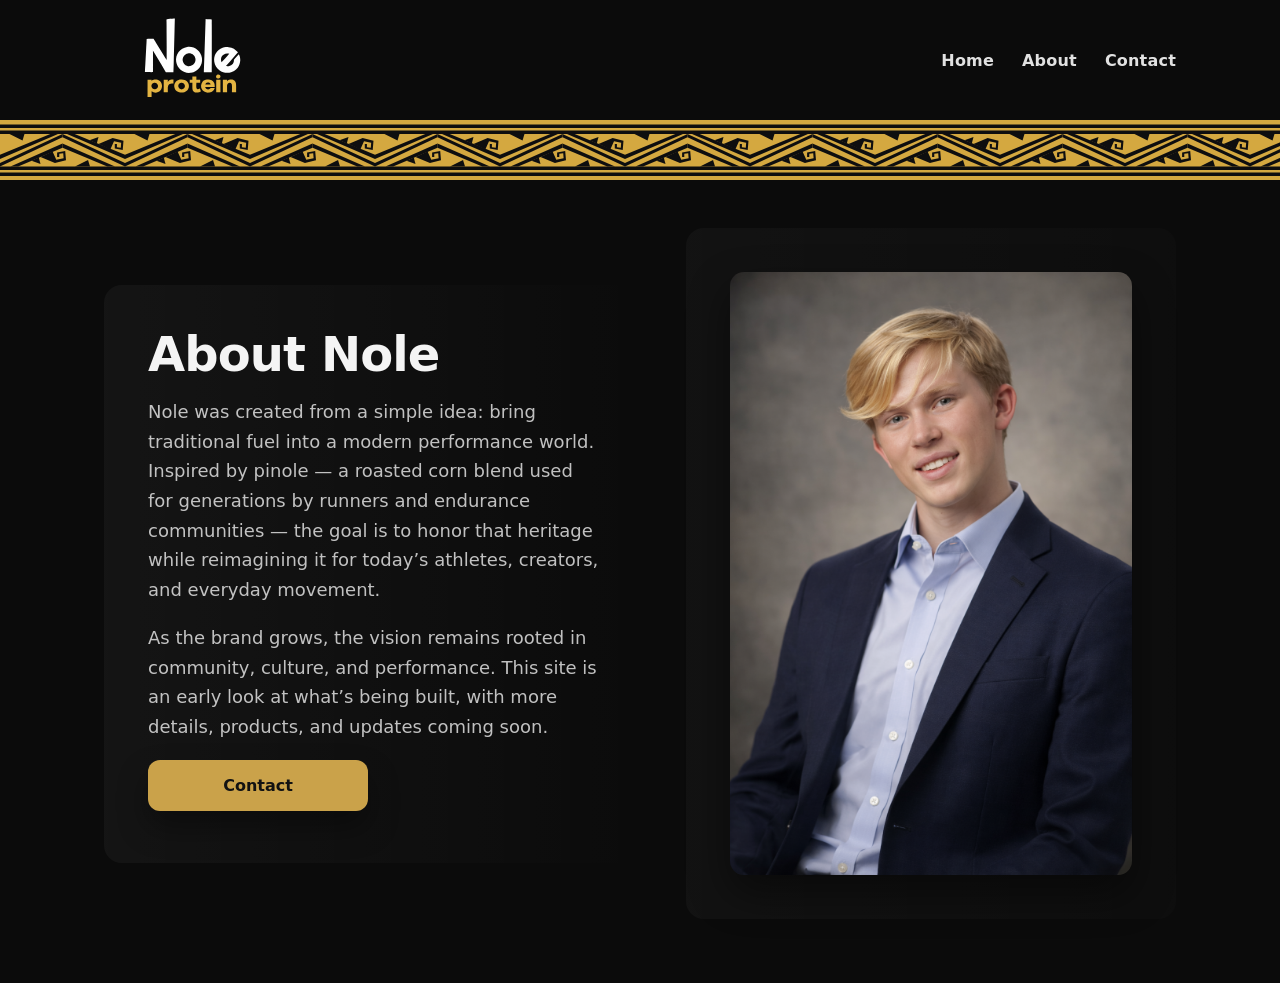
==== about.html @ b6500eae "baseline before codex changes" ====
<!doctype html>
<html lang="en">
<head>
  <meta charset="utf-8" />
  <meta name="viewport" content="width=device-width,initial-scale=1" />
  <title>About — Nole Protein</title>
  <link rel="stylesheet" href="./style.css" />
</head>
<body>

  <div class="container">
    <header class="site-header">
      <a class="brand" href="./index.html" aria-label="Nole Protein home">
        <img src="./assets/logo.svg" alt="Nole protein" />
      </a>

      <nav class="nav" aria-label="Primary">
        <a href="./index.html">Home</a>
        <a href="./about.html">About</a>
        <a href="mailto:YOUR_EMAIL_HERE">Contact</a>
      </nav>
    </header>
  </div>

  <div class="pattern-strip" role="presentation"></div>

  <main class="page">
    <div class="container">
      <section class="split">
        <div class="panel-left">
          <h2 class="h2">About Nole</h2>

          <p class="body">
            Nole was created from a simple idea: bring traditional fuel into a modern performance world.
            Inspired by pinole — a roasted corn blend used for generations by runners and endurance communities —
            the goal is to honor that heritage while reimagining it for today’s athletes, creators, and everyday movement.
          </p>

          <p class="body">
            As the brand grows, the vision remains rooted in community, culture, and performance. This site is an early look at
            what’s being built, with more details, products, and updates coming soon.
          </p>

          <a class="btn" href="mailto:YOUR_EMAIL_HERE">Contact</a>
        </div>

        <div class="panel-right">
          <img class="portrait" src="./assets/portrait.png" alt="Founder portrait" />
        </div>
      </section>
    </div>
  </main>

</body>
</html>
---- style.css ----
:root{
  --bg:#0b0b0b;
  --panel:#101010;
  --panel-2:#0f0f0f;
  --text:#f4f4f4;
  --muted:rgba(244,244,244,.78);
  --stroke:rgba(255,255,255,.12);
  --gold:#caa24a;

  --container:1120px;
  --radius:18px;
  --header-h:120px;
}

*{box-sizing:border-box}
html,body{height:100%}
body{
  margin:0;
  font-family: system-ui, -apple-system, Segoe UI, Roboto, Inter, Arial, sans-serif;
  background:var(--bg);
  color:var(--text);
}

a{color:inherit;text-decoration:none}
img{max-width:100%;display:block}

.container{
  max-width:var(--container);
  margin:0 auto;
  padding:0 24px;
}

/* Header */
.site-header{
  height:var(--header-h);
  display:flex;
  align-items:center;
  justify-content:space-between;
  gap:24px;
}

.brand{
  display:flex;
  align-items:center;
  gap:12px;
}

.brand img{
  height: 112px;
  width: auto;
}


.nav{
  display:flex;
  gap:28px;
  font-weight:600;
  letter-spacing:.2px;
}

.nav a{
  opacity:.92;
}
.nav a:hover{
  opacity:1;
  text-decoration:underline;
  text-underline-offset:6px;
}

/* Pattern strip */
.pattern-strip {
  height: 60px;
  width: 100%;
  background-image: url("./assets/pattern.svg");
  background-repeat: repeat-x;
  background-position: left center;
  background-size: auto 60px;
}
 


/* Page layout panels */
.page{
  padding:48px 0 64px;
}

.split{
  display:grid;
  grid-template-columns: 1.05fr .95fr;
  gap:40px;
  align-items:center;
}

.panel-left{
  padding:44px 44px 52px;
  background:linear-gradient(90deg, rgba(255,255,255,.04), rgba(255,255,255,0));
  border-radius:var(--radius);
}

.panel-right{
  padding:44px;
  background:linear-gradient(90deg, rgba(255,255,255,.03), rgba(255,255,255,.01));
  border-radius:var(--radius);
  display:flex;
  justify-content:center;
}

/* Typography */
.h1{
  font-size:64px;
  line-height:1.02;
  letter-spacing:-1.2px;
  margin:0 0 18px;
  font-weight:800;
}

.h2{
  font-size:48px;
  line-height:1.05;
  letter-spacing:-.9px;
  margin:0 0 18px;
  font-weight:800;
}

.lede{
  font-size:24px;
  line-height:1.5;
  color:var(--muted);
  margin:0 0 28px;
  max-width:46ch;
}

.body{
  font-size:18px;
  line-height:1.65;
  color:var(--muted);
  margin:0 0 18px;
  max-width:58ch;
}

/* Buttons */
.btn{
  display:inline-flex;
  align-items:center;
  justify-content:center;
  padding:16px 28px;
  border-radius:12px;
  font-weight:800;
  background:var(--gold);
  color:#121212;
  border:0;
  cursor:pointer;
  min-width:220px;
  box-shadow: 0 16px 30px rgba(0,0,0,.35);
}
.btn:hover{filter:brightness(1.03)}
.btn:active{transform:translateY(1px)}

/* Images */
.hero-media{
  width:min(420px, 100%);
  height:auto;
}

.portrait{
  width:min(430px, 100%);
  border-radius:14px;
  overflow:hidden;
  box-shadow:0 18px 42px rgba(0,0,0,.45);
}

/* Mobile */
@media (max-width: 900px){
  .split{grid-template-columns:1fr}
  .panel-left,.panel-right{padding:28px}
  .h1{font-size:44px}
  .h2{font-size:38px}
  .lede{font-size:20px}
  .btn{min-width:200px}
}
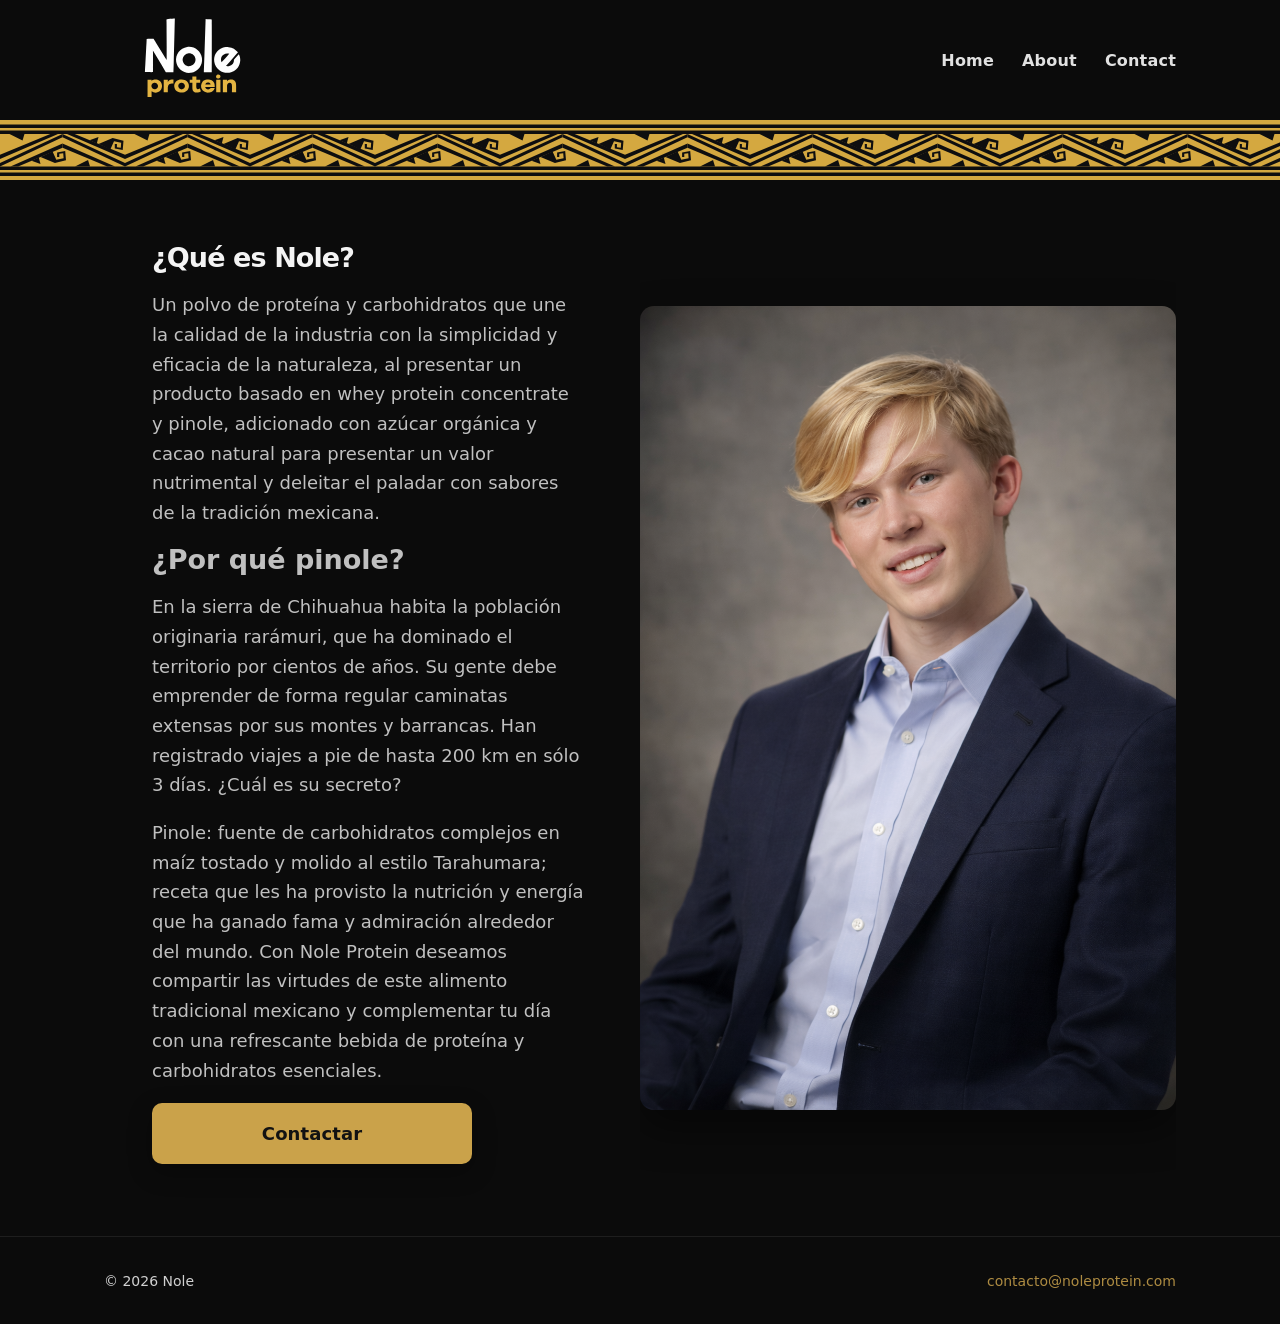
==== commit d9ee2ef3: "before global header/footer + portrait resize" ====
--- a/about.html
+++ b/about.html
@@ -28,20 +28,25 @@
     <div class="container">
       <section class="split">
         <div class="panel-left">
-          <h2 class="h2">About Nole</h2>
+          <h2 class="h2">¿Qué es Nole?</h2>
+
 
           <p class="body">
-            Nole was created from a simple idea: bring traditional fuel into a modern performance world.
-            Inspired by pinole — a roasted corn blend used for generations by runners and endurance communities —
-            the goal is to honor that heritage while reimagining it for today’s athletes, creators, and everyday movement.
+            Un polvo de proteína y carbohidratos que une la calidad de la industria con la simplicidad y eficacia de la naturaleza, al presentar un producto basado en whey protein concentrate y pinole, adicionado con azúcar orgánica y cacao natural para presentar un valor nutrimental y deleitar el paladar con sabores de la tradición mexicana.
           </p>
 
           <p class="body">
-            As the brand grows, the vision remains rooted in community, culture, and performance. This site is an early look at
-            what’s being built, with more details, products, and updates coming soon.
+            ¿Por qué pinole?
+          </p>
+          <p class="body">
+            En la sierra de Chihuahua habita la población originaria rarámuri, que ha dominado el territorio por cientos de años. Su gente debe emprender de forma regular caminatas extensas por sus montes y barrancas. Han registrado viajes a pie de hasta 200 km en sólo 3 días. ¿Cuál es su secreto?
           </p>
 
-          <a class="btn" href="mailto:YOUR_EMAIL_HERE">Contact</a>
+          <p class="body">
+            Pinole: fuente de carbohidratos complejos en maíz tostado y molido al estilo Tarahumara; receta que les ha provisto la nutrición y energía que ha ganado fama y admiración alrededor del mundo. Con Nole Protein deseamos compartir las virtudes de este alimento tradicional mexicano y complementar tu día con una refrescante bebida de proteína y carbohidratos esenciales.
+          </p>
+
+          <a class="btn" href="mailto:YOUR_EMAIL_HERE">Contactar</a>
         </div>
 
         <div class="panel-right">
@@ -51,5 +56,18 @@
     </div>
   </main>
 
+  <footer class="site-footer">
+    <div class="container footer-inner">
+      <div class="footer-left">&copy; <span id="year"></span> Nole</div>
+      <div class="footer-right">
+        <a href="mailto:contacto@noleprotein.com">contacto@noleprotein.com</a>
+      </div>
+    </div>
+  </footer>
+
+  <script>
+    document.getElementById("year").textContent = new Date().getFullYear();
+  </script>
+
 </body>
 </html>
--- a/style.css
+++ b/style.css
@@ -10,6 +10,8 @@
   --container:1120px;
   --radius:18px;
   --header-h:120px;
+  --strip-h:60px;
+  --footer-h:88px;
 }
 
 *{box-sizing:border-box}
@@ -46,10 +48,9 @@
 }
 
 .brand img{
-  height: 112px;
-  width: auto;
-}
-
+  height:112px;
+  width:auto;
+}
 
 .nav{
   display:flex;
@@ -58,9 +59,7 @@
   letter-spacing:.2px;
 }
 
-.nav a{
-  opacity:.92;
-}
+.nav a{ opacity:.92; }
 .nav a:hover{
   opacity:1;
   text-decoration:underline;
@@ -68,54 +67,67 @@
 }
 
 /* Pattern strip */
-.pattern-strip {
-  height: 60px;
-  width: 100%;
-  background-image: url("./assets/pattern.svg");
-  background-repeat: repeat-x;
-  background-position: left center;
-  background-size: auto 60px;
-}
- 
-
-
-/* Page layout panels */
+.pattern-strip{
+  height:var(--strip-h);
+  width:100%;
+  background-image:url("./assets/pattern.svg");
+  background-repeat:repeat-x;
+  background-position:left center;
+  background-size:auto var(--strip-h);
+}
+
+/* Page layout */
 .page{
-  padding:48px 0 64px;
+  min-height:calc(100vh - var(--header-h) - var(--strip-h) - var(--footer-h));
+  display:flex;
+  align-items:stretch;
 }
 
 .split{
   display:grid;
-  grid-template-columns: 1.05fr .95fr;
-  gap:40px;
-  align-items:center;
-}
-
+  grid-template-columns:1fr 1fr;
+  align-items:stretch;
+  width:100%;
+}
+
+/* Left panel */
 .panel-left{
-  padding:44px 44px 52px;
-  background:linear-gradient(90deg, rgba(255,255,255,.04), rgba(255,255,255,0));
-  border-radius:var(--radius);
-}
-
+  display:flex;
+  flex-direction:column;
+  justify-content:center;
+  padding:64px 56px 72px 48px;
+  background:none;
+}
+
+/* Right panel */
 .panel-right{
-  padding:44px;
-  background:linear-gradient(90deg, rgba(255,255,255,.03), rgba(255,255,255,.01));
-  border-radius:var(--radius);
-  display:flex;
+  display:flex;
+  align-items:center;
   justify-content:center;
+  background:var(--bg);
+  padding:0;
+  overflow:hidden;
+}
+
+/* Hero image — equal padding top/bottom via parent's padding */
+.hero-media{
+  width:100%;
+  max-width:480px;
+  height:auto;
+  object-fit:contain;
 }
 
 /* Typography */
 .h1{
-  font-size:64px;
-  line-height:1.02;
-  letter-spacing:-1.2px;
-  margin:0 0 18px;
+  font-size:72px;
+  line-height:1.0;
+  letter-spacing:-1.5px;
+  margin:0 0 32px;
   font-weight:800;
 }
 
 .h2{
-  font-size:48px;
+  font-size:27px;
   line-height:1.05;
   letter-spacing:-.9px;
   margin:0 0 18px;
@@ -123,11 +135,11 @@
 }
 
 .lede{
-  font-size:24px;
-  line-height:1.5;
+  font-size:22px;
+  line-height:1.55;
   color:var(--muted);
-  margin:0 0 28px;
-  max-width:46ch;
+  margin:0 0 40px;
+  max-width:38ch;
 }
 
 .body{
@@ -138,43 +150,74 @@
   max-width:58ch;
 }
 
-/* Buttons */
+.panel-left .body:nth-of-type(2){
+  font-size:27px;
+  line-height:1.05;
+  font-weight:800;
+}
+
+/* Button */
 .btn{
   display:inline-flex;
   align-items:center;
   justify-content:center;
-  padding:16px 28px;
-  border-radius:12px;
-  font-weight:800;
+  padding:20px 0;
+  border-radius:10px;
+  font-weight:700;
+  font-size:18px;
   background:var(--gold);
   color:#121212;
   border:0;
   cursor:pointer;
-  min-width:220px;
-  box-shadow: 0 16px 30px rgba(0,0,0,.35);
-}
-.btn:hover{filter:brightness(1.03)}
-.btn:active{transform:translateY(1px)}
-
-/* Images */
-.hero-media{
-  width:min(420px, 100%);
-  height:auto;
-}
-
+  width:320px;
+  max-width:100%;
+  box-shadow:0 8px 24px rgba(0,0,0,.3);
+  letter-spacing:.1px;
+}
+.btn:hover{ filter:brightness(1.06) }
+.btn:active{ transform:translateY(1px) }
+
+/* About portrait */
 .portrait{
-  width:min(430px, 100%);
+  width:min(540px,100%);
   border-radius:14px;
   overflow:hidden;
   box-shadow:0 18px 42px rgba(0,0,0,.45);
 }
 
+/* Footer */
+.site-footer{
+  height:var(--footer-h);
+  display:flex;
+  align-items:center;
+  border-top:1px solid rgba(255,255,255,0.08);
+  background:#0b0b0b;
+}
+
+.footer-inner{
+  display:flex;
+  align-items:center;
+  justify-content:space-between;
+  font-size:14px;
+  opacity:.85;
+  width:100%;
+}
+
+.footer-right a{
+  text-decoration:none;
+  color:#caa24c;
+}
+
+.footer-right a:hover{ opacity:1; }
+
 /* Mobile */
-@media (max-width: 900px){
-  .split{grid-template-columns:1fr}
-  .panel-left,.panel-right{padding:28px}
-  .h1{font-size:44px}
-  .h2{font-size:38px}
-  .lede{font-size:20px}
-  .btn{min-width:200px}
-}
+@media (max-width:900px){
+  .split{ grid-template-columns:1fr }
+  .panel-left{ padding:40px 28px; }
+  .panel-right{ min-height:360px; padding:40px 28px; }
+  .h1{ font-size:44px; }
+  .h2{ font-size:28.5px; }
+  .panel-left .body:nth-of-type(2){ font-size:28.5px; }
+  .lede{ font-size:20px; }
+  .btn{ width:100%; }
+}
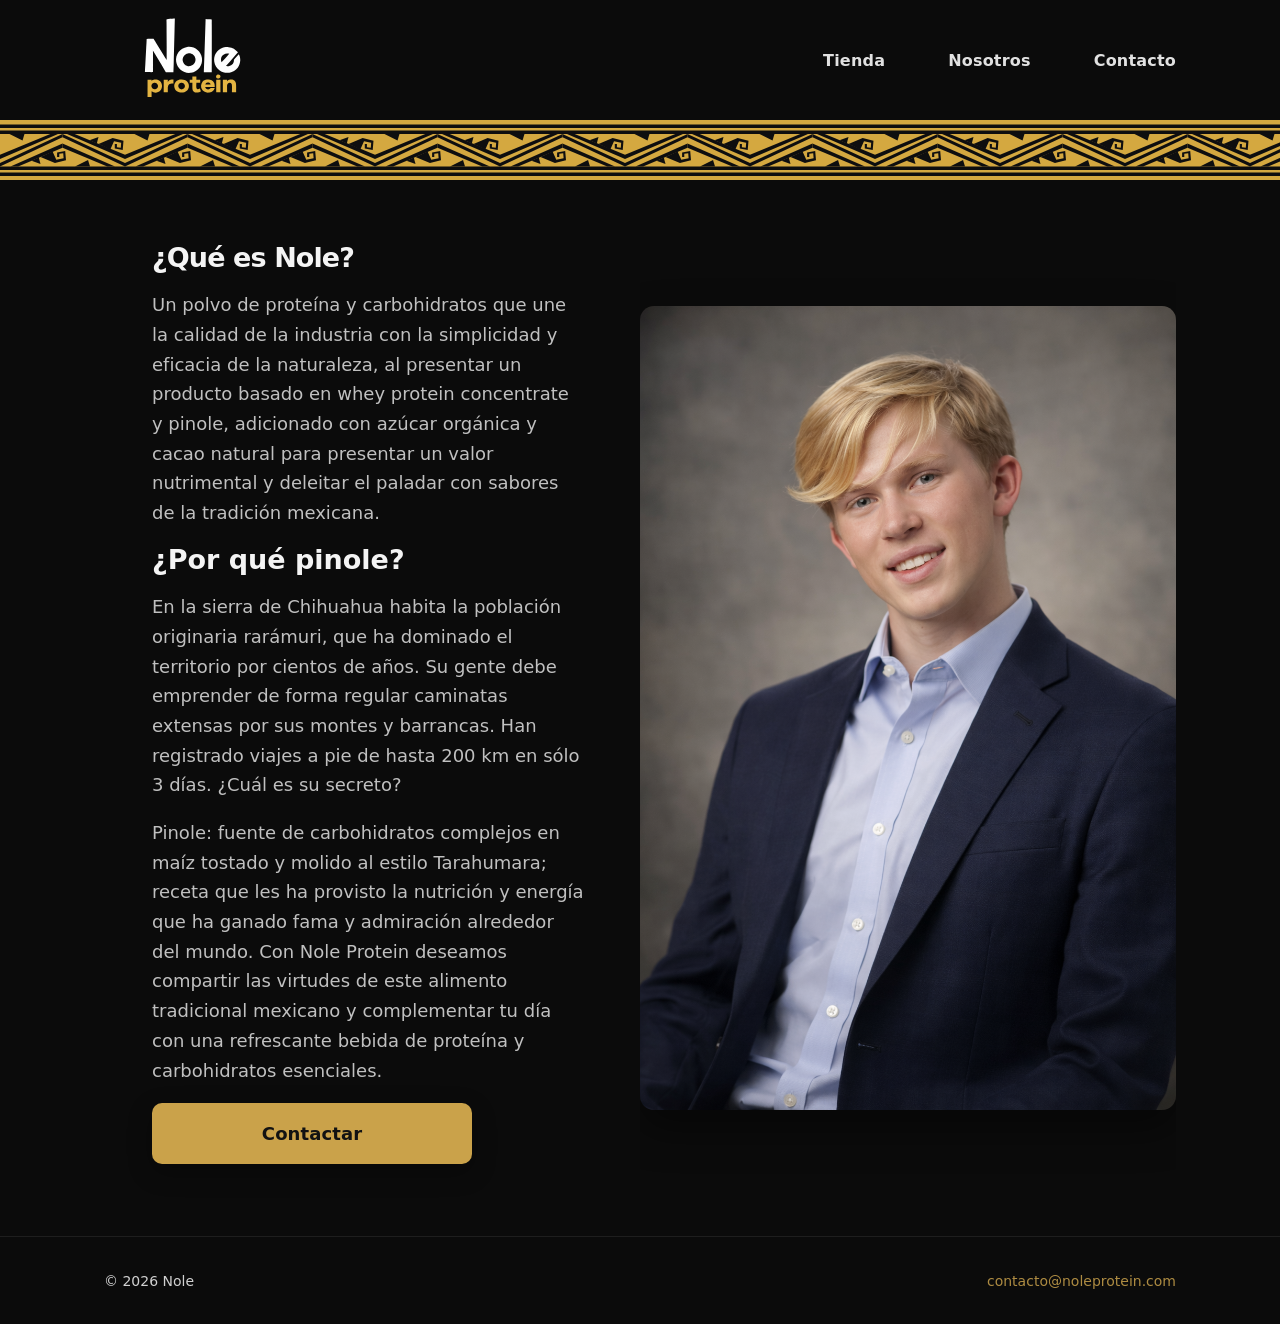
==== commit a3357f58: "header updated — shop link added, nav finalized for launch" ====
--- a/about.html
+++ b/about.html
@@ -1,5 +1,5 @@
 <!doctype html>
-<html lang="en">
+<html lang="es">
 <head>
   <meta charset="utf-8" />
   <meta name="viewport" content="width=device-width,initial-scale=1" />
@@ -15,9 +15,9 @@
       </a>
 
       <nav class="nav" aria-label="Primary">
-        <a href="./index.html">Home</a>
-        <a href="./about.html">About</a>
-        <a href="mailto:YOUR_EMAIL_HERE">Contact</a>
+        <a href="coming-soon.html" class="nav-link nav-link--shop">Tienda</a>
+        <a href="./about.html">Nosotros</a>
+        <a href="mailto:YOUR_EMAIL_HERE">Contacto</a>
       </nav>
     </header>
   </div>
--- a/style.css
+++ b/style.css
@@ -54,7 +54,7 @@
 
 .nav{
   display:flex;
-  gap:28px;
+  gap:63px;
   font-weight:600;
   letter-spacing:.2px;
 }
@@ -154,6 +154,7 @@
   font-size:27px;
   line-height:1.05;
   font-weight:800;
+  color:var(--text);
 }
 
 /* Button */
@@ -210,6 +211,11 @@
 
 .footer-right a:hover{ opacity:1; }
 
+.nav-link--shop{
+  color:var(--accent);
+  font-weight:600;
+}
+
 /* Mobile */
 @media (max-width:900px){
   .split{ grid-template-columns:1fr }
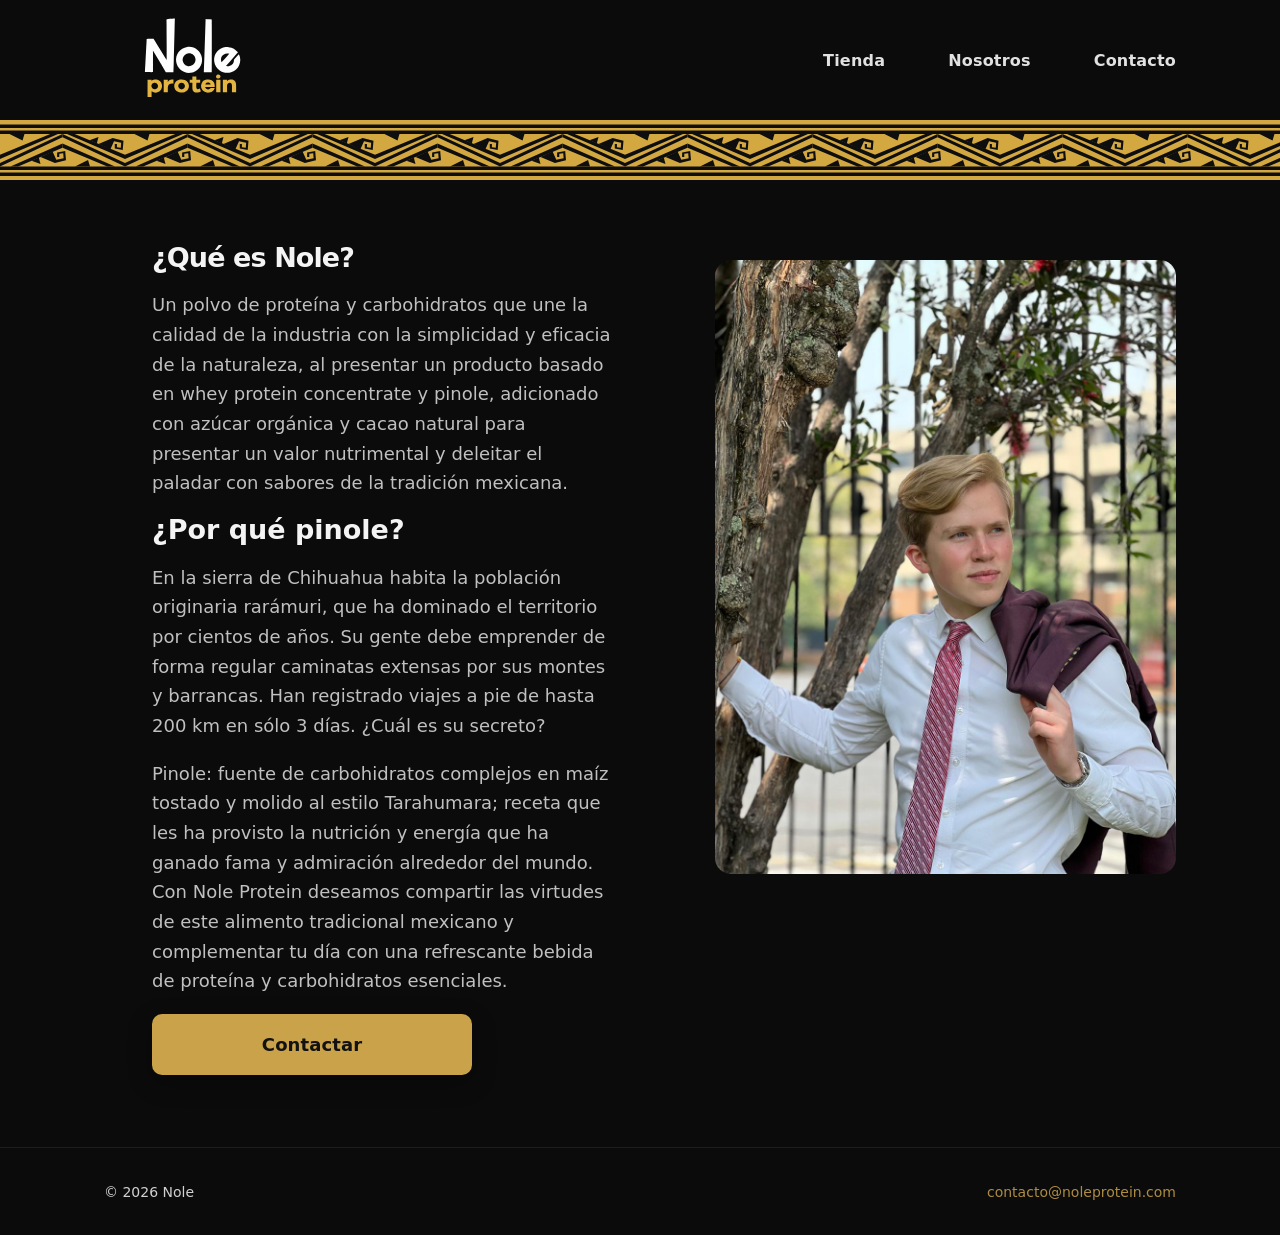
==== commit 7b1feac1: "Layout fixes, about portrait alignment, Spanish pages, contact + gracias pages" ====
--- a/about.html
+++ b/about.html
@@ -3,10 +3,11 @@
 <head>
   <meta charset="utf-8" />
   <meta name="viewport" content="width=device-width,initial-scale=1" />
-  <title>About — Nole Protein</title>
+  <meta name="description" content="Proteína con pinole inspirada en la tradición mexicana: whey protein concentrate con cacao natural y azúcar orgánica." />
+  <title>Nosotros — Nole Protein</title>
   <link rel="stylesheet" href="./style.css" />
 </head>
-<body>
+<body class="page-about">
 
   <div class="container">
     <header class="site-header">
@@ -17,7 +18,7 @@
       <nav class="nav" aria-label="Primary">
         <a href="coming-soon.html" class="nav-link nav-link--shop">Tienda</a>
         <a href="./about.html">Nosotros</a>
-        <a href="mailto:YOUR_EMAIL_HERE">Contacto</a>
+        <a href="./contacto.html">Contacto</a>
       </nav>
     </header>
   </div>
@@ -26,7 +27,7 @@
 
   <main class="page">
     <div class="container">
-      <section class="split">
+      <section class="split about-grid">
         <div class="panel-left">
           <h2 class="h2">¿Qué es Nole?</h2>
 
@@ -46,11 +47,11 @@
             Pinole: fuente de carbohidratos complejos en maíz tostado y molido al estilo Tarahumara; receta que les ha provisto la nutrición y energía que ha ganado fama y admiración alrededor del mundo. Con Nole Protein deseamos compartir las virtudes de este alimento tradicional mexicano y complementar tu día con una refrescante bebida de proteína y carbohidratos esenciales.
           </p>
 
-          <a class="btn" href="mailto:YOUR_EMAIL_HERE">Contactar</a>
+          <a class="btn" href="mailto:contacto@noleprotein.com">Contactar</a>
         </div>
 
-        <div class="panel-right">
-          <img class="portrait" src="./assets/portrait.png" alt="Founder portrait" />
+        <div class="panel-right about-portrait-wrapper">
+          <img class="about-portrait" src="./assets/portrait.png" alt="Founder portrait" />
         </div>
       </section>
     </div>
@@ -58,16 +59,12 @@
 
   <footer class="site-footer">
     <div class="container footer-inner">
-      <div class="footer-left">&copy; <span id="year"></span> Nole</div>
+      <div class="footer-left">© 2026 Nole</div>
       <div class="footer-right">
         <a href="mailto:contacto@noleprotein.com">contacto@noleprotein.com</a>
       </div>
     </div>
   </footer>
 
-  <script>
-    document.getElementById("year").textContent = new Date().getFullYear();
-  </script>
-
 </body>
 </html>
--- a/style.css
+++ b/style.css
@@ -83,6 +83,109 @@
   align-items:stretch;
 }
 
+.coming-soon{
+  min-height:calc(100vh - var(--header-h) - var(--strip-h) - var(--footer-h));
+  display:flex;
+}
+
+.coming-soon-inner{
+  width:100%;
+  display:flex;
+  align-items:center;
+  padding-top:clamp(40px, 8vh, 96px);
+  padding-bottom:clamp(40px, 8vh, 96px);
+}
+
+.coming-soon-inner > div{
+  max-width:720px;
+}
+
+.contact-page{
+  min-height:calc(100vh - var(--header-h) - var(--strip-h) - var(--footer-h));
+  display:flex;
+}
+
+.contact-inner{
+  width:100%;
+  display:flex;
+  align-items:center;
+  justify-content:center;
+  padding-top:clamp(40px, 8vh, 96px);
+  padding-bottom:clamp(40px, 8vh, 96px);
+}
+
+.contact-card{
+  width:100%;
+  max-width:760px;
+}
+
+.contact-title{
+  margin:0 0 18px;
+  font-size:clamp(38px, 6vw, 56px);
+  line-height:1.05;
+  letter-spacing:-1px;
+}
+
+.contact-copy{
+  margin:0 0 30px;
+  color:var(--muted);
+  font-size:18px;
+  line-height:1.5;
+  max-width:56ch;
+}
+
+.contact-form{
+  display:grid;
+  gap:18px;
+}
+
+.form-field{
+  display:grid;
+  gap:8px;
+}
+
+.form-field label{
+  font-size:15px;
+  font-weight:600;
+}
+
+.form-field input,
+.form-field textarea{
+  width:100%;
+  border:1px solid var(--stroke);
+  background:var(--panel-2);
+  color:var(--text);
+  border-radius:10px;
+  padding:14px 16px;
+  font:inherit;
+}
+
+.form-field textarea{
+  resize:vertical;
+  min-height:140px;
+}
+
+.form-field input:focus,
+.form-field textarea:focus{
+  outline:2px solid rgba(202,162,74,.45);
+  outline-offset:1px;
+}
+
+.form-feedback,
+.form-error-copy{
+  margin:0;
+  font-size:15px;
+  line-height:1.45;
+}
+
+.form-error-copy{
+  color:var(--muted);
+}
+
+.is-hidden{
+  display:none;
+}
+
 .split{
   display:grid;
   grid-template-columns:1fr 1fr;
@@ -90,6 +193,13 @@
   width:100%;
 }
 
+.about-grid{
+  display:grid;
+  grid-template-columns:1.1fr 0.9fr;
+  gap:48px;
+  align-items:start;
+}
+
 /* Left panel */
 .panel-left{
   display:flex;
@@ -107,6 +217,11 @@
   background:var(--bg);
   padding:0;
   overflow:hidden;
+}
+
+.page-about .panel-right{
+  align-items:flex-start;
+  padding-top:80px; /* controls vertical placement */
 }
 
 /* Hero image — equal padding top/bottom via parent's padding */
@@ -186,6 +301,26 @@
   box-shadow:0 18px 42px rgba(0,0,0,.45);
 }
 
+.about-portrait{
+  width:100%;
+  max-width:520px;
+  border-radius:16px;
+  display:block;
+}
+
+.about-portrait-wrapper{
+  display:flex;
+  align-items:flex-start;
+  justify-content:flex-end;
+  padding-top:2.25rem;
+}
+
+@media (min-width:1200px){
+  .about-portrait{
+    max-width:580px;
+  }
+}
+
 /* Footer */
 .site-footer{
   height:var(--footer-h);
@@ -219,11 +354,28 @@
 /* Mobile */
 @media (max-width:900px){
   .split{ grid-template-columns:1fr }
+  .about-grid{
+    grid-template-columns:1fr;
+  }
   .panel-left{ padding:40px 28px; }
   .panel-right{ min-height:360px; padding:40px 28px; }
+  .about-portrait-wrapper{
+    justify-content:center;
+    margin-top:24px;
+  }
   .h1{ font-size:44px; }
   .h2{ font-size:28.5px; }
   .panel-left .body:nth-of-type(2){ font-size:28.5px; }
   .lede{ font-size:20px; }
   .btn{ width:100%; }
-}
+  .coming-soon-inner{
+    align-items:flex-start;
+    padding-top:40px;
+    padding-bottom:56px;
+  }
+  .contact-inner{
+    align-items:flex-start;
+    padding-top:40px;
+    padding-bottom:56px;
+  }
+}
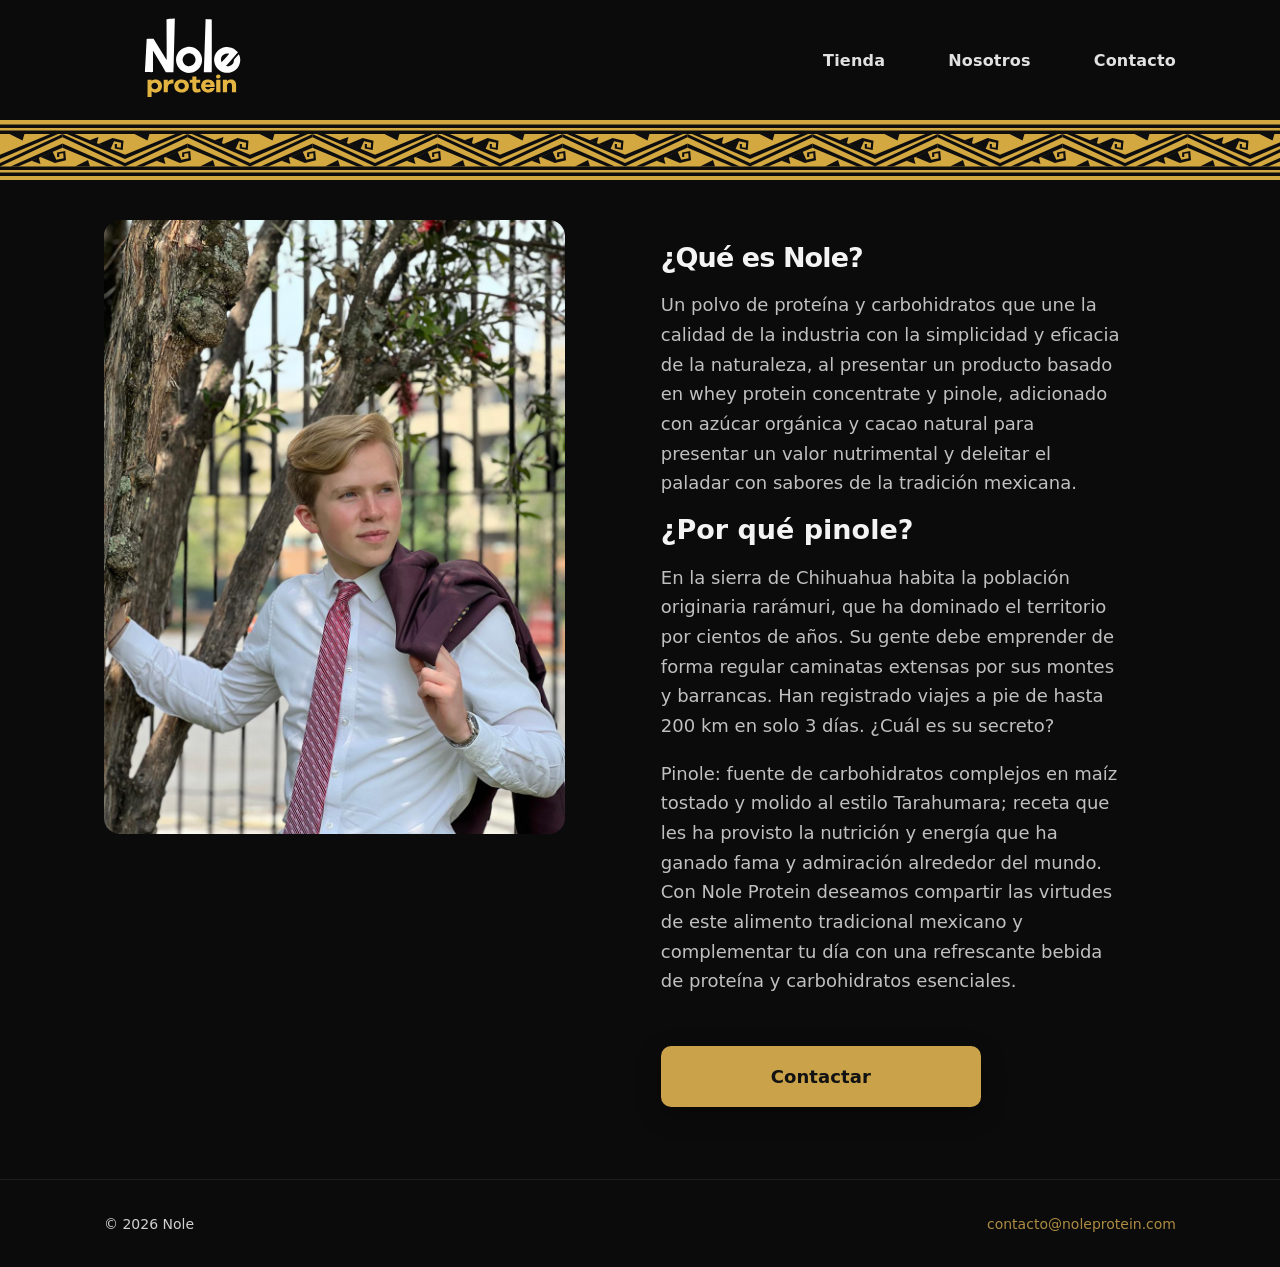
==== commit 5c1c604e: "Mobile layout overhaul, hamburger menu, homepage reorder, contact refinements" ====
--- a/about.html
+++ b/about.html
@@ -15,11 +15,26 @@
         <img src="./assets/logo.svg" alt="Nole protein" />
       </a>
 
-      <nav class="nav" aria-label="Primary">
+      <button class="nav-toggle" type="button"
+        aria-label="Abrir menú"
+        aria-controls="mobile-nav"
+        aria-expanded="false">
+        <span class="nav-toggle__bar"></span>
+        <span class="nav-toggle__bar"></span>
+        <span class="nav-toggle__bar"></span>
+      </button>
+
+      <nav class="nav" id="site-nav" aria-label="Primary">
         <a href="coming-soon.html" class="nav-link nav-link--shop">Tienda</a>
         <a href="./about.html">Nosotros</a>
         <a href="./contacto.html">Contacto</a>
       </nav>
+
+      <div class="mobile-nav" id="mobile-nav" hidden>
+        <a href="coming-soon.html">Tienda</a>
+        <a href="about.html">Nosotros</a>
+        <a href="contacto.html">Contacto</a>
+      </div>
     </header>
   </div>
 
@@ -28,6 +43,10 @@
   <main class="page">
     <div class="container">
       <section class="split about-grid">
+        <div class="panel-right about-portrait-wrapper">
+          <img class="about-portrait" src="./assets/portrait.png" alt="Founder portrait" />
+        </div>
+
         <div class="panel-left">
           <h2 class="h2">¿Qué es Nole?</h2>
 
@@ -40,18 +59,14 @@
             ¿Por qué pinole?
           </p>
           <p class="body">
-            En la sierra de Chihuahua habita la población originaria rarámuri, que ha dominado el territorio por cientos de años. Su gente debe emprender de forma regular caminatas extensas por sus montes y barrancas. Han registrado viajes a pie de hasta 200 km en sólo 3 días. ¿Cuál es su secreto?
+            En la sierra de Chihuahua habita la población originaria rarámuri, que ha dominado el territorio por cientos de años. Su gente debe emprender de forma regular caminatas extensas por sus montes y barrancas. Han registrado viajes a pie de hasta 200 km en solo 3 días. ¿Cuál es su secreto?
           </p>
 
           <p class="body">
             Pinole: fuente de carbohidratos complejos en maíz tostado y molido al estilo Tarahumara; receta que les ha provisto la nutrición y energía que ha ganado fama y admiración alrededor del mundo. Con Nole Protein deseamos compartir las virtudes de este alimento tradicional mexicano y complementar tu día con una refrescante bebida de proteína y carbohidratos esenciales.
           </p>
 
-          <a class="btn" href="mailto:contacto@noleprotein.com">Contactar</a>
-        </div>
-
-        <div class="panel-right about-portrait-wrapper">
-          <img class="about-portrait" src="./assets/portrait.png" alt="Founder portrait" />
+          <a href="contacto.html" class="btn">Contactar</a>
         </div>
       </section>
     </div>
@@ -66,5 +81,45 @@
     </div>
   </footer>
 
+  <script>
+  (() => {
+    const btn = document.querySelector('.nav-toggle');
+    const panel = document.querySelector('#mobile-nav');
+    if (!btn || !panel) return;
+
+    const close = () => {
+      panel.hidden = true;
+      btn.setAttribute('aria-expanded', 'false');
+      btn.setAttribute('aria-label', 'Abrir menú');
+      document.body.classList.remove('mobile-nav-open');
+    };
+
+    const open = () => {
+      panel.hidden = false;
+      btn.setAttribute('aria-expanded', 'true');
+      btn.setAttribute('aria-label', 'Cerrar menú');
+      document.body.classList.add('mobile-nav-open');
+    };
+
+    btn.addEventListener('click', () => {
+      const isOpen = btn.getAttribute('aria-expanded') === 'true';
+      isOpen ? close() : open();
+    });
+
+    panel.addEventListener('click', (e) => {
+      if (e.target && e.target.matches('a')) close();
+    });
+
+    document.addEventListener('keydown', (e) => {
+      if (e.key === 'Escape') close();
+    });
+
+    // Close menu when resizing up to desktop
+    window.addEventListener('resize', () => {
+      if (window.innerWidth > 900) close();
+    });
+  })();
+  </script>
+
 </body>
 </html>
--- a/style.css
+++ b/style.css
@@ -66,6 +66,66 @@
   text-underline-offset:6px;
 }
 
+.nav-toggle{
+  display:none;
+  width:44px;
+  height:44px;
+  padding:0;
+  margin:0;
+  background:transparent;
+  border:0;
+  border-radius:10px;
+  cursor:pointer;
+  flex-direction:column;
+  align-items:center;
+  justify-content:center;
+}
+.nav-toggle{
+  gap:0;
+}
+.nav-toggle:focus-visible{
+  outline:2px solid rgba(202,162,74,.55);
+  outline-offset:2px;
+}
+.nav-toggle__bar{
+  display:block;
+  width:26px;
+  height:2px;
+  background:rgba(244,244,244,.92);
+  border-radius:999px;
+  margin:0;
+}
+.nav-toggle__bar + .nav-toggle__bar{
+  margin-top:6px;
+}
+
+.mobile-nav{
+  position:absolute;
+  top:calc(var(--header-h));
+  left:0;
+  right:0;
+  background:rgba(11,11,11,.92);
+  border-top:1px solid rgba(255,255,255,.10);
+  border-bottom:1px solid rgba(255,255,255,.10);
+  backdrop-filter:blur(10px);
+  padding:14px 24px 18px;
+  display:grid;
+  gap:10px;
+  z-index:50;
+}
+.mobile-nav[hidden]{
+  display:none;
+}
+.mobile-nav a{
+  padding:14px 12px;
+  border-radius:12px;
+  font-weight:700;
+  letter-spacing:.2px;
+}
+.mobile-nav a:hover{
+  background:rgba(255,255,255,.06);
+}
+
 /* Pattern strip */
 .pattern-strip{
   height:var(--strip-h);
@@ -139,6 +199,10 @@
   gap:18px;
 }
 
+.contact-form .btn{
+  margin-top:18px;
+}
+
 .form-field{
   display:grid;
   gap:8px;
@@ -195,7 +259,7 @@
 
 .about-grid{
   display:grid;
-  grid-template-columns:1.1fr 0.9fr;
+  grid-template-columns:0.9fr 1.1fr;
   gap:48px;
   align-items:start;
 }
@@ -221,7 +285,7 @@
 
 .page-about .panel-right{
   align-items:flex-start;
-  padding-top:80px; /* controls vertical placement */
+  padding-top:40px; /* controls vertical placement */
 }
 
 /* Hero image — equal padding top/bottom via parent's padding */
@@ -293,6 +357,10 @@
 .btn:hover{ filter:brightness(1.06) }
 .btn:active{ transform:translateY(1px) }
 
+.page-about .panel-left .btn{
+  margin-top:32px;
+}
+
 /* About portrait */
 .portrait{
   width:min(540px,100%);
@@ -312,7 +380,12 @@
   display:flex;
   align-items:flex-start;
   justify-content:flex-end;
-  padding-top:2.25rem;
+  padding-top:1.125rem;
+}
+
+.about-portrait-mobile{
+  display:none;
+  margin:28px 0 18px;
 }
 
 @media (min-width:1200px){
@@ -353,15 +426,50 @@
 
 /* Mobile */
 @media (max-width:900px){
-  .split{ grid-template-columns:1fr }
+  .site-header{
+    height:78px;
+    position:relative;
+  }
+  .brand img{
+    height:56px;
+  }
+  .nav{
+    display:none;
+  }
+  .nav-toggle{
+    display:inline-flex;
+  }
+  .mobile-nav{
+    top:78px;
+  }
+  .split{
+    display:grid;
+    grid-template-columns:1fr;
+  }
+  body:not(.page-about) .split .panel-right{
+    order:-1;
+  }
+  body:not(.page-about) .split .panel-left{
+    order:0;
+  }
+  body:not(.page-about) .split .panel-right{
+    padding:32px 28px 0;
+  }
+  body:not(.page-about) .split .panel-left{
+    padding:32px 28px 40px;
+  }
   .about-grid{
     grid-template-columns:1fr;
   }
+  .page-about .panel-left{
+    padding:34px 28px;
+  }
+  .page-about .panel-right{ padding-bottom:12px; }
   .panel-left{ padding:40px 28px; }
-  .panel-right{ min-height:360px; padding:40px 28px; }
+  .panel-right{ min-height:360px; padding:20px 28px; }
   .about-portrait-wrapper{
     justify-content:center;
-    margin-top:24px;
+    margin-top:12px;
   }
   .h1{ font-size:44px; }
   .h2{ font-size:28.5px; }
@@ -379,3 +487,7 @@
     padding-bottom:56px;
   }
 }
+
+@media (min-width:901px){
+  .page-about .panel-right{ display:flex; }
+}
